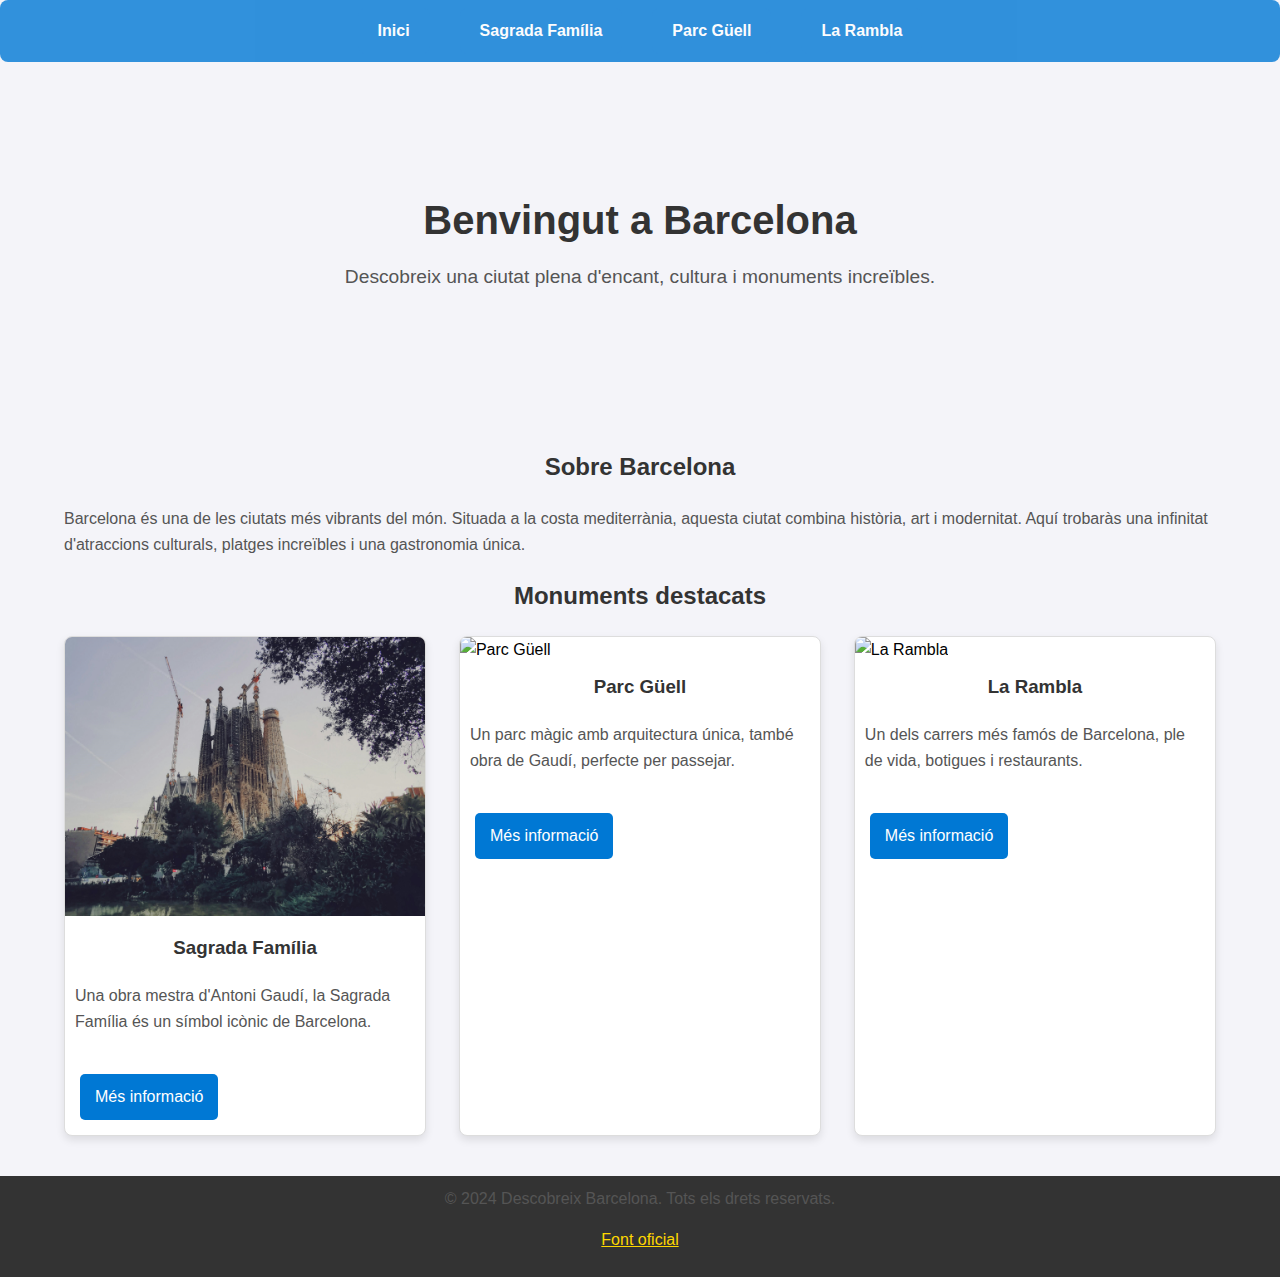
==== exercici pagina barcelona/web-lm/index.html @ ca7518e6 "pagina barcelona" ====
<!DOCTYPE html>
<html lang="ca">
<head>
    <meta charset="UTF-8">
    <meta name="viewport" content="width=device-width, initial-scale=1.0">
    <title>Descobreix Barcelona</title>
    <link rel="stylesheet" href="styles.css">
</head>
<body>
    <!-- Menú de navegació -->
    <nav>
        <ul>
            <li><a href="index.html">Inici</a></li>
            <li><a href="sagrada-familia.html">Sagrada Família</a></li>
            <li><a href="parc-guell.html">Parc Güell</a></li>
            <li><a href="la-rambla.html">La Rambla</a></li>
        </ul>
    </nav>

    <!-- Hero (Imatge i títol principal) -->
    <div class="hero">
        <h1>Benvingut a Barcelona</h1>
        <p>Descobreix una ciutat plena d'encant, cultura i monuments increïbles.</p>
    </div>

    <!-- Contingut principal -->
    <div class="container">
        <h2>Sobre Barcelona</h2>
        <p>Barcelona és una de les ciutats més vibrants del món. Situada a la costa mediterrània, aquesta ciutat combina història, art i modernitat. Aquí trobaràs una infinitat d'atraccions culturals, platges increïbles i una gastronomia única.</p>
        
        <h2>Monuments destacats</h2>
        <div class="flex-container">
            <!-- Targeta 1 -->
            <div class="card">
                <img src="images/Sf_miniatura.jpg" alt="Sagrada Família">
                <h3>Sagrada Família</h3>
                <p>Una obra mestra d'Antoni Gaudí, la Sagrada Família és un símbol icònic de Barcelona.</p>
                <a href="sagrada-familia.html" class="button">Més informació</a>
            </div>

            <!-- Targeta 2 -->
            <div class="card">
                <img src="images/parc-guell.jpg" alt="Parc Güell">
                <h3>Parc Güell</h3>
                <p>Un parc màgic amb arquitectura única, també obra de Gaudí, perfecte per passejar.</p>
                <a href="parc-guell.html" class="button">Més informació</a>
            </div>

            <!-- Targeta 3 -->
            <div class="card">
                <img src="images/la-rambla.jpg" alt="La Rambla">
                <h3>La Rambla</h3>
                <p>Un dels carrers més famós de Barcelona, ple de vida, botigues i restaurants.</p>
                <a href="la-rambla.html" class="button">Més informació</a>
            </div>
        </div>
    </div>

    <!-- Peu de pàgina -->
    <footer>
        <p>&copy; 2024 Descobreix Barcelona. Tots els drets reservats.</p>
        <p><a href="https://www.barcelona.cat" target="_blank" style="color: #ffd700;">Font oficial</a></p>
    </footer>
</body>
</html>
---- exercici pagina barcelona/web-lm/styles.css ----
/* Estils globals */
body {
    font-family: 'Arial', sans-serif;
    margin: 0;
    padding: 0;
    box-sizing: border-box;
    line-height: 1.6;
    background-color: #f4f4f9; /* Color de fons */
}

h1, h2, h3 {
    color: #333; /* Color del text dels títols */
    text-align: center;
}

p {
    margin: 0 0 15px;
    color: #555;
}

/* Contenidor principal per centrar el contingut */
.container {
    width: 90%;
    max-width: 1200px;
    margin: 0 auto;
    padding: 20px;
}

/* Estils del menú de navegació */
nav {
    opacity: 0.8;
    background: #0078d4; /* Blau del menú */
    color: white;
    padding: 8px 0;
    display: flex;
    justify-content: center;
    align-items: center;
    gap: 15px;
    border-radius: 8px;
    
}

nav ul {
    list-style: none;
    display: flex;
    justify-content: center; /* Centrar els elements del menú */
    padding: 0;
    margin: 0;
}

nav ul li {
    margin: 0 15px;
}


nav ul li a {
    display: inline-block;
    background: #0078d4; /* Color de fondo */
    color: white; /* Color del texto */
    padding: 10px 20px; /* Espacio interno */
    text-decoration: none; /* Eliminar subrayado */
    border-radius: 8px; /* Bordes redondeados */
    transition: background 0.3s, transform 0.3s; /* Transición de color y animación */
    font-weight: bold; /* Opcional: hacer el texto negrita */

}

nav ul li a.button {
    display: inline-block;
    background: #0078d4; /* Color de fondo */
    color: white; /* Color del texto */
    padding: 10px 15px;
    text-decoration: none; /* Elimina el subrayado por defecto */
    border-radius: 5px; /* Bordes redondeados */
    text-align: center;
    transition: background 0.3s; /* Efecto de transición */
    margin: 0 5px; /* Espaciado entre botones */
}


nav ul li a:hover {
    color: grey; /* Color daurat quan passem el cursor */
}

/* Estils per al peu de pàgina */
footer {
    background: #333;
    color: white;
    text-align: center;
    padding: 10px 0;
    margin-top: 20px;
}

/* Estils de la pàgina d'inici */
.hero {
    background-image: url('../images/barcelona.jpg'); /* Canviar per la ruta real */
    background-size: cover;
    background-position: center;
    color: white;
    padding: 100px 20px;
    text-align: center;
}

.hero h1 {
    font-size: 2.5rem;
    margin-bottom: 10px;
}

.hero p {
    font-size: 1.2rem;
}

/* Contenidor amb Flexbox */
.flex-container {
    display: flex;
    justify-content: space-between;
    flex-wrap: wrap; /* Per assegurar que els elements s'ajustin */
    gap: 20px;
}

/* Estils per a les cartes de monuments */
.card {
    background: white;
    border: 1px solid #ddd;
    border-radius: 8px;
    box-shadow: 0 4px 8px rgba(0, 0, 0, 0.1);
    width: calc(33% - 20px); /* Ample automàtic segons 3 columnes */
    overflow: hidden;
    transition: transform 0.3s;
}

.card img {
    width: 100%;
    height: auto;
}

.card h3 {
    padding: 10px;
    margin: 0;
}

.card p {
    padding: 10px;
}

.card:hover {
    transform: scale(1.05); /* Efecte de zoom */
}

/* Botó estilitzat */
.button {
    display: inline-block;
    background: #0078d4;
    color: white;
    padding: 10px 15px;
    text-decoration: none;
    border-radius: 5px;
    text-align: center;
    transition: background 0.3s;
    margin: 15px;
}

.button:hover {
    background: #0056a3;
}

/* Responsivitat */
@media (max-width: 768px) {
    .card {
        width: calc(50% - 20px); /* 2 columnes a pantalles mitjanes */
    }
}

@media (max-width: 480px) {
    .card {
        width: 100%; /* 1 columna a pantalles petites */
    }

    nav ul {
        flex-direction: column;
        align-items: center;
    }

    nav ul li {
        margin: 10px 0;
    }
}
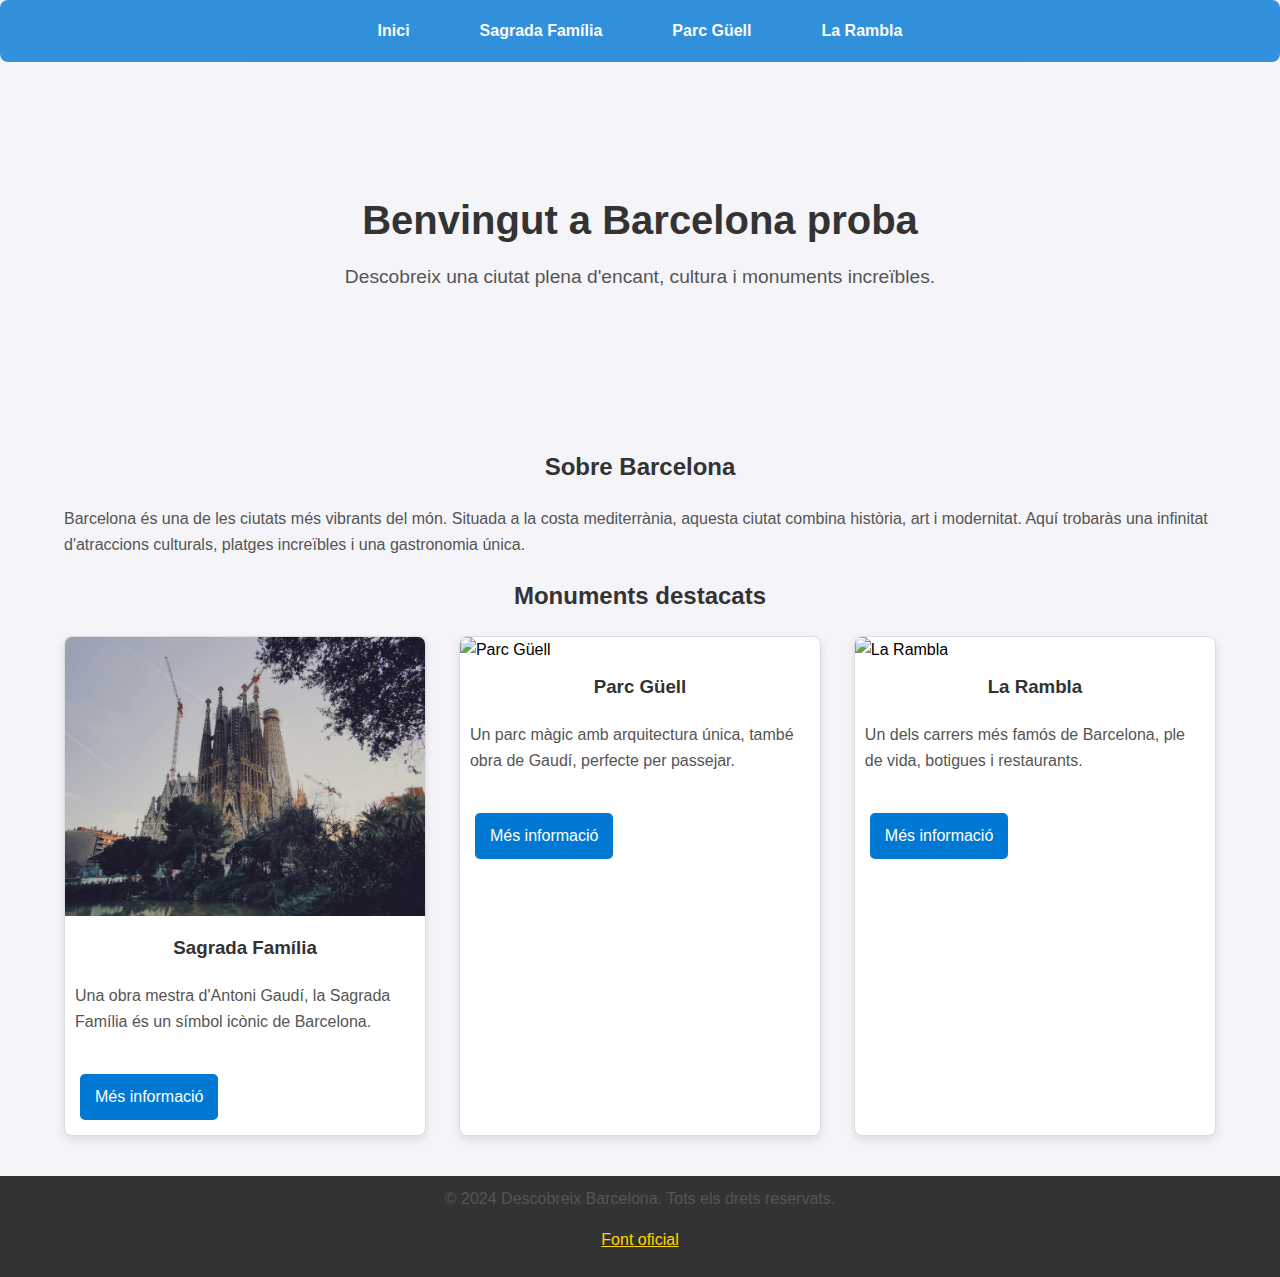
==== commit 501c1d8d: "prueba" ====
--- a/exercici pagina barcelona/web-lm/index.html
+++ b/exercici pagina barcelona/web-lm/index.html
@@ -19,7 +19,7 @@
 
     <!-- Hero (Imatge i títol principal) -->
     <div class="hero">
-        <h1>Benvingut a Barcelona</h1>
+        <h1>Benvingut a Barcelona proba</h1>
         <p>Descobreix una ciutat plena d'encant, cultura i monuments increïbles.</p>
     </div>
 
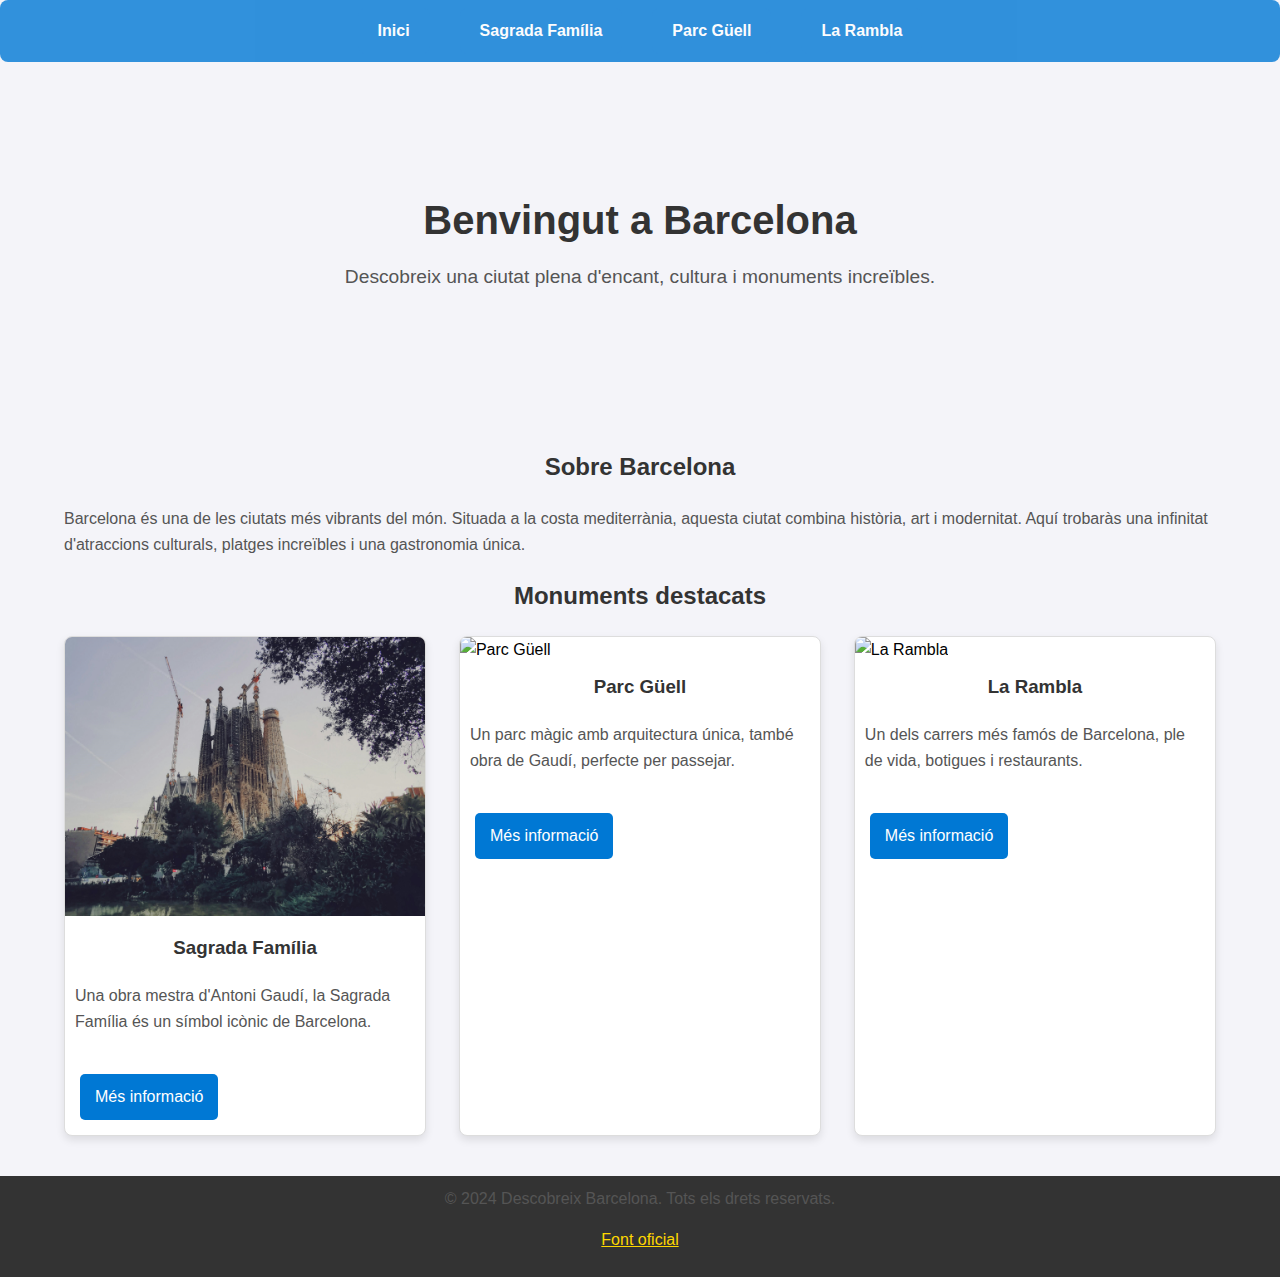
==== commit 09c6f9ed: "proba2" ====
--- a/exercici pagina barcelona/web-lm/index.html
+++ b/exercici pagina barcelona/web-lm/index.html
@@ -19,7 +19,7 @@
 
     <!-- Hero (Imatge i títol principal) -->
     <div class="hero">
-        <h1>Benvingut a Barcelona proba</h1>
+        <h1>Benvingut a Barcelona</h1>
         <p>Descobreix una ciutat plena d'encant, cultura i monuments increïbles.</p>
     </div>
 
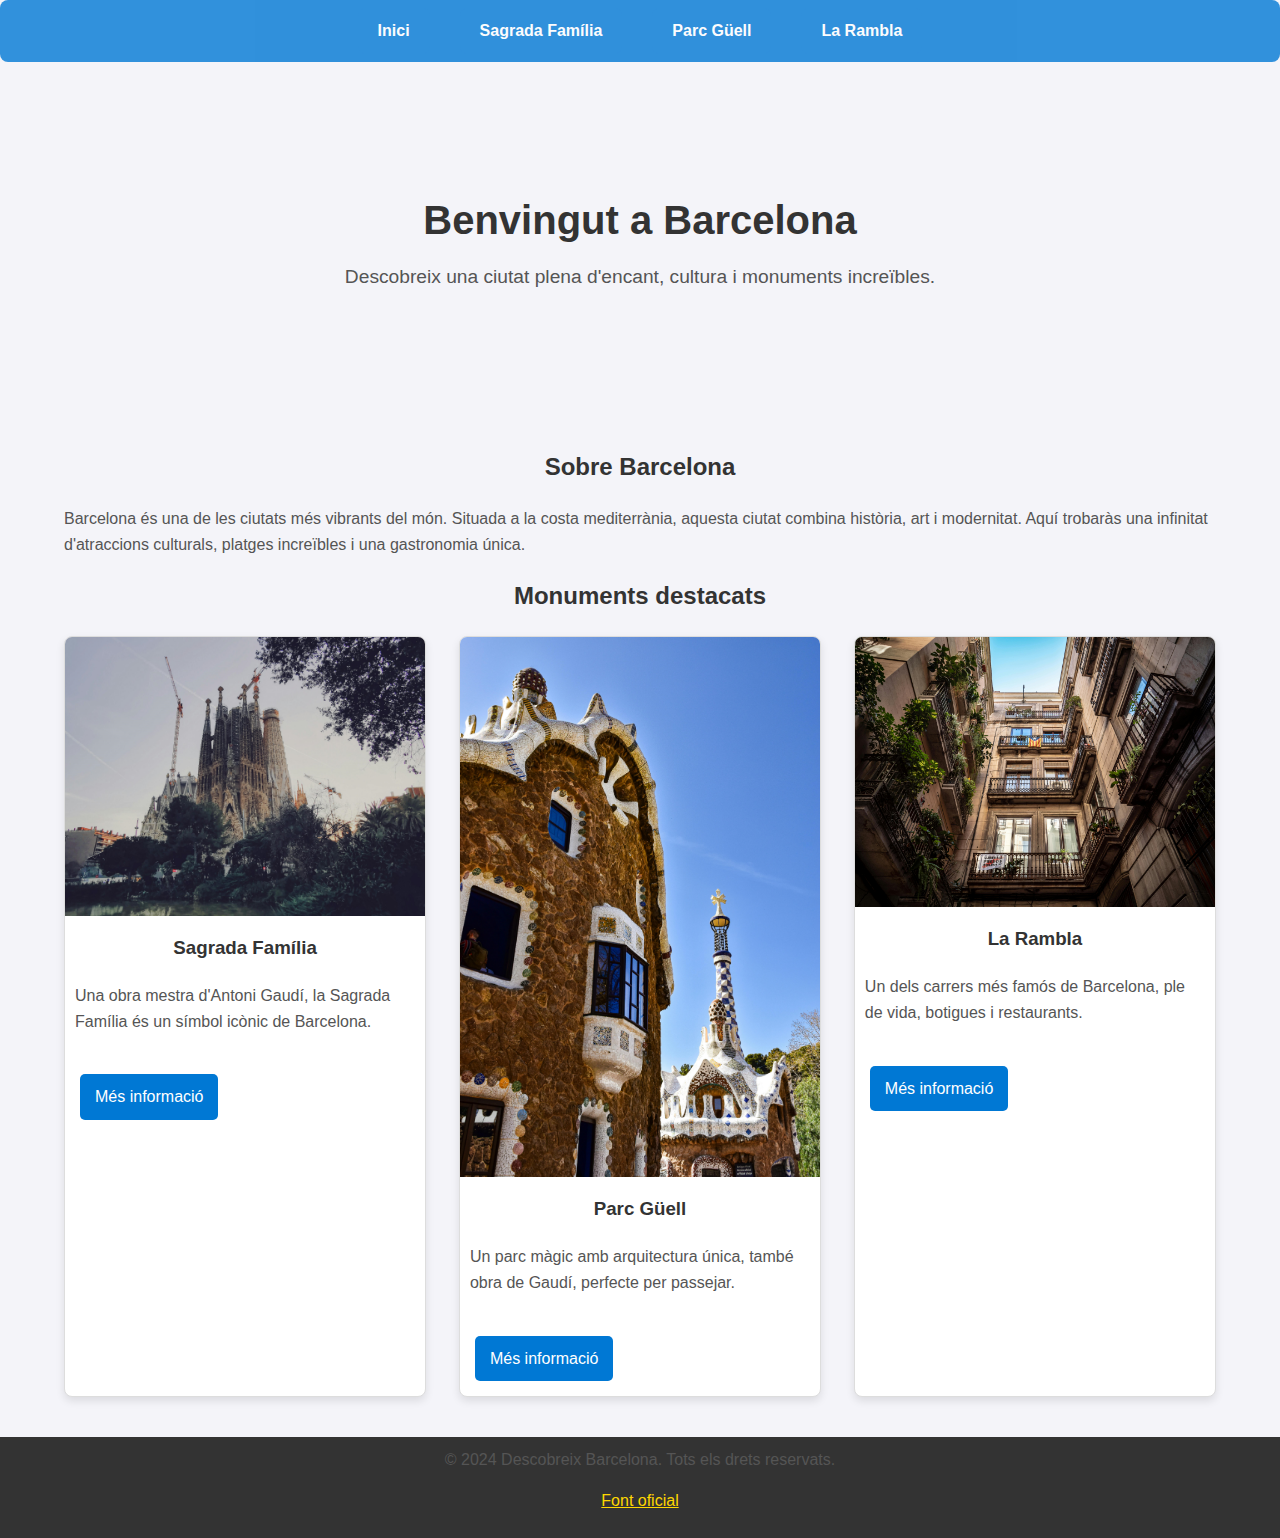
==== commit a5cac3f7: "1" ====
--- a/exercici pagina barcelona/web-lm/index.html
+++ b/exercici pagina barcelona/web-lm/index.html
@@ -40,7 +40,7 @@
 
             <!-- Targeta 2 -->
             <div class="card">
-                <img src="images/parc-guell.jpg" alt="Parc Güell">
+                <img src="images/PG_miniatura.jpg" alt="Parc Güell">
                 <h3>Parc Güell</h3>
                 <p>Un parc màgic amb arquitectura única, també obra de Gaudí, perfecte per passejar.</p>
                 <a href="parc-guell.html" class="button">Més informació</a>
@@ -48,7 +48,7 @@
 
             <!-- Targeta 3 -->
             <div class="card">
-                <img src="images/la-rambla.jpg" alt="La Rambla">
+                <img src="images/LR_miniatura.jpg" alt="La Rambla">
                 <h3>La Rambla</h3>
                 <p>Un dels carrers més famós de Barcelona, ple de vida, botigues i restaurants.</p>
                 <a href="la-rambla.html" class="button">Més informació</a>
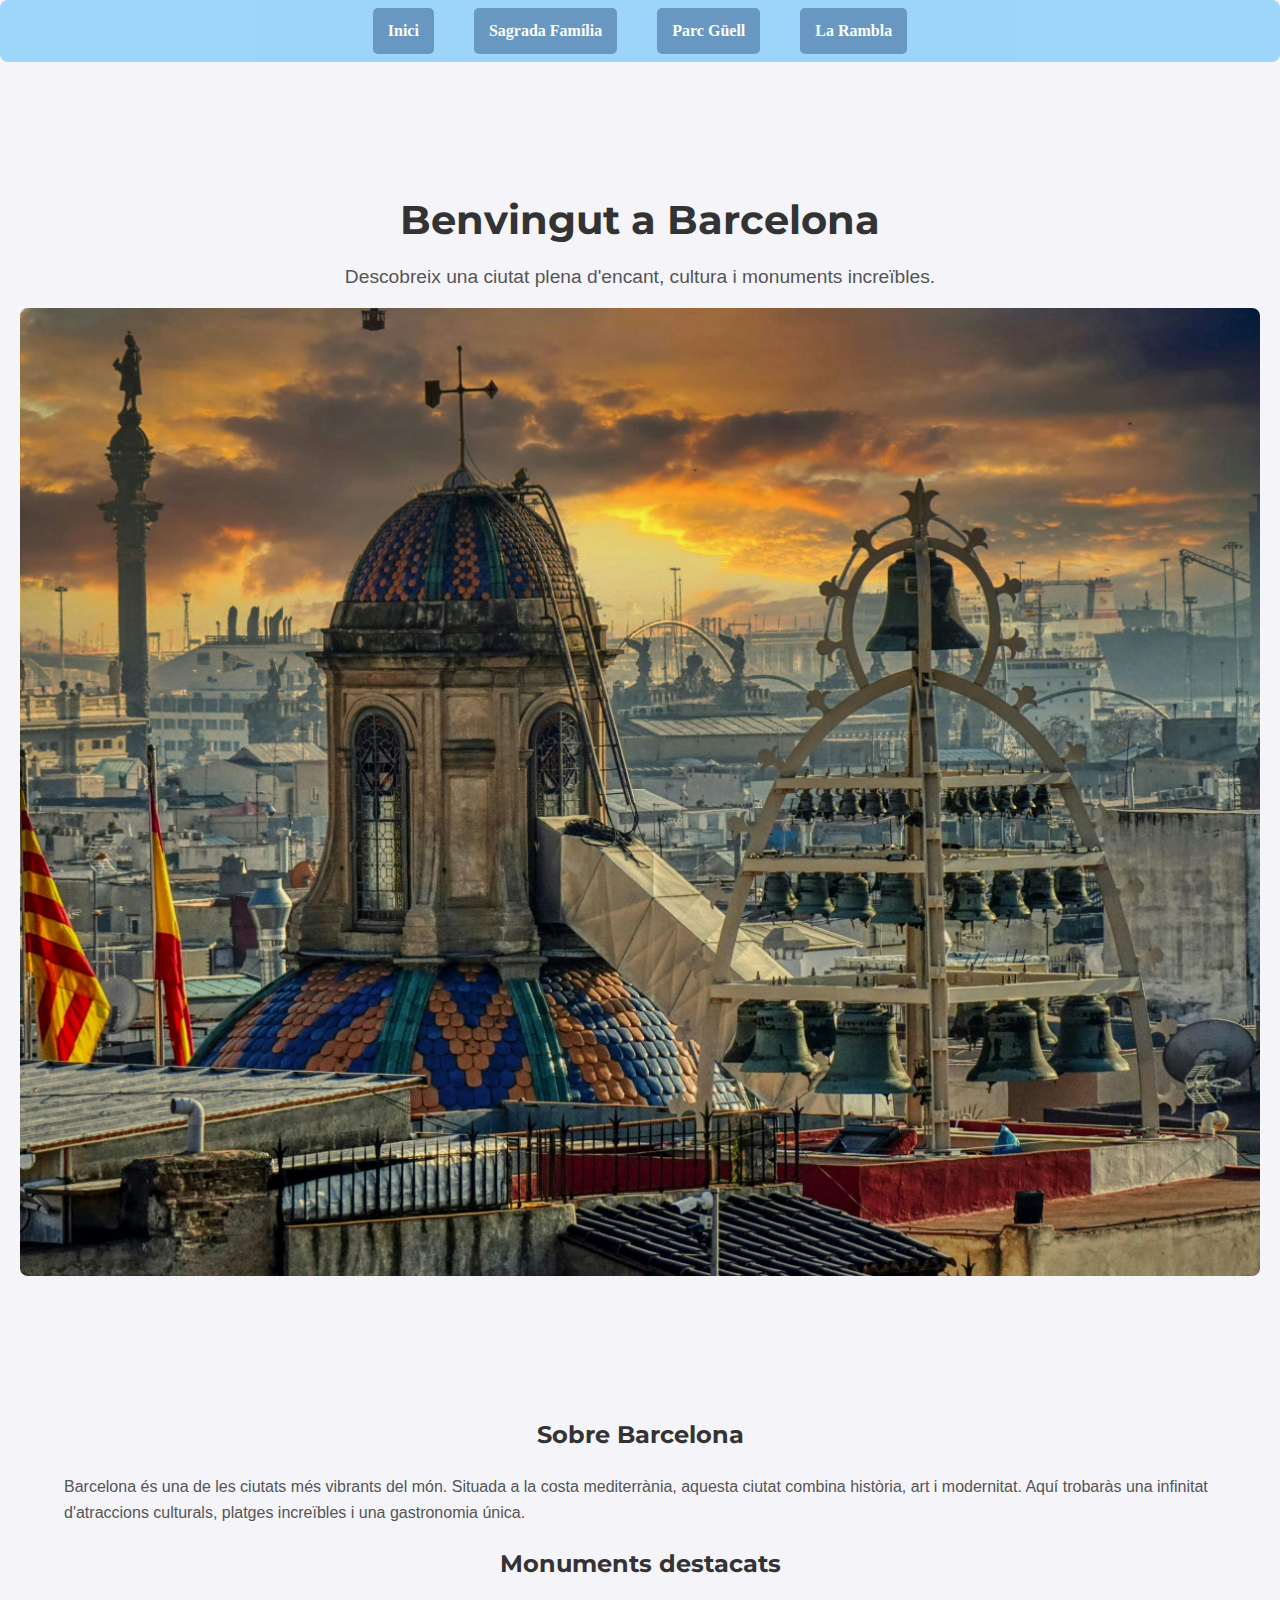
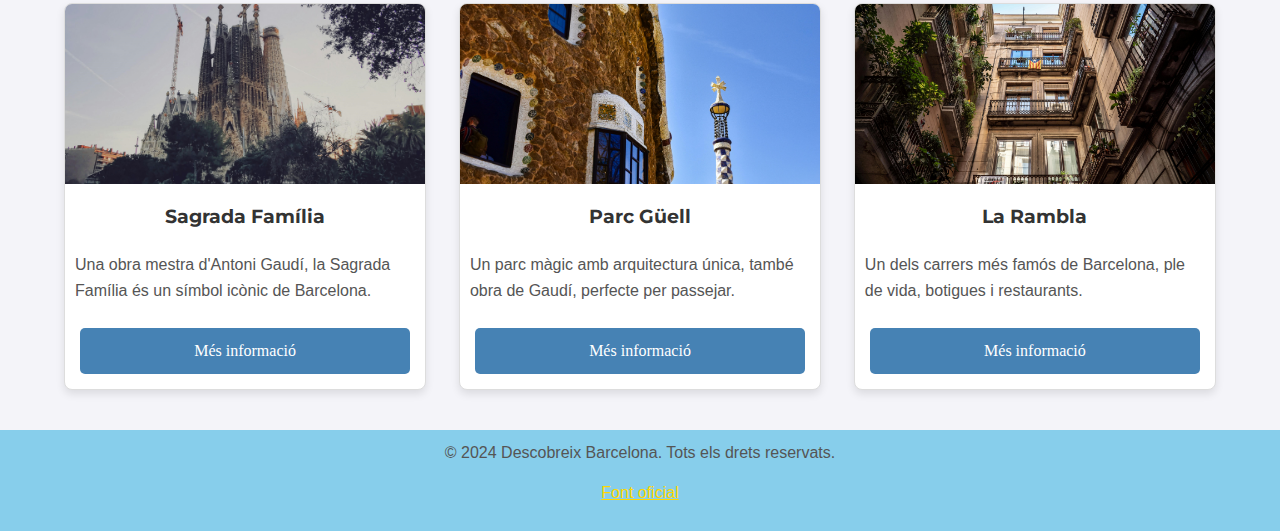
==== commit 78e6bf5b: "fet" ====
--- a/exercici pagina barcelona/web-lm/index.html
+++ b/exercici pagina barcelona/web-lm/index.html
@@ -4,16 +4,17 @@
     <meta charset="UTF-8">
     <meta name="viewport" content="width=device-width, initial-scale=1.0">
     <title>Descobreix Barcelona</title>
+    <link href="https://fonts.googleapis.com/css2?family=Montserrat&display=swap" rel="stylesheet"> 
     <link rel="stylesheet" href="styles.css">
 </head>
 <body>
     <!-- Menú de navegació -->
     <nav>
         <ul>
-            <li><a href="index.html">Inici</a></li>
-            <li><a href="sagrada-familia.html">Sagrada Família</a></li>
-            <li><a href="parc-guell.html">Parc Güell</a></li>
-            <li><a href="la-rambla.html">La Rambla</a></li>
+            <li><a href="index.html" class="button">Inici</a></li>
+            <li><a href="sagrada-familia.html" class="button">Sagrada Família</a></li>
+            <li><a href="parc-guell.html" class="button">Parc Güell</a></li>
+            <li><a href="la-rambla.html" class="button">La Rambla</a></li>
         </ul>
     </nav>
 
@@ -21,6 +22,7 @@
     <div class="hero">
         <h1>Benvingut a Barcelona</h1>
         <p>Descobreix una ciutat plena d'encant, cultura i monuments increïbles.</p>
+        <img src="images/portada.jpg" alt="Sagrada Família">
     </div>
 
     <!-- Contingut principal -->
--- a/exercici pagina barcelona/web-lm/styles.css
+++ b/exercici pagina barcelona/web-lm/styles.css
@@ -11,7 +11,10 @@
 h1, h2, h3 {
     color: #333; /* Color del text dels títols */
     text-align: center;
-}
+    font-family: 'Montserrat', sans-serif;
+}
+
+
 
 p {
     margin: 0 0 15px;
@@ -29,7 +32,7 @@
 /* Estils del menú de navegació */
 nav {
     opacity: 0.8;
-    background: #0078d4; /* Blau del menú */
+    background: lightskyblue; /* Blau del menú */
     color: white;
     padding: 8px 0;
     display: flex;
@@ -55,7 +58,7 @@
 
 nav ul li a {
     display: inline-block;
-    background: #0078d4; /* Color de fondo */
+    background: steelblue; /* Color de fondo */
     color: white; /* Color del texto */
     padding: 10px 20px; /* Espacio interno */
     text-decoration: none; /* Eliminar subrayado */
@@ -67,14 +70,14 @@
 
 nav ul li a.button {
     display: inline-block;
-    background: #0078d4; /* Color de fondo */
-    color: white; /* Color del texto */
+    background: steelblue; 
+    color: white; 
     padding: 10px 15px;
-    text-decoration: none; /* Elimina el subrayado por defecto */
-    border-radius: 5px; /* Bordes redondeados */
-    text-align: center;
-    transition: background 0.3s; /* Efecto de transición */
-    margin: 0 5px; /* Espaciado entre botones */
+    text-decoration: none; 
+    border-radius: 5px; 
+    text-align: center;
+    transition: background 0.3s; 
+    margin: 0 5px; 
 }
 
 
@@ -84,7 +87,7 @@
 
 /* Estils per al peu de pàgina */
 footer {
-    background: #333;
+    background: skyblue;
     color: white;
     text-align: center;
     padding: 10px 0;
@@ -104,6 +107,7 @@
 .hero h1 {
     font-size: 2.5rem;
     margin-bottom: 10px;
+    font-family: 'Montserrat', sans-serif;
 }
 
 .hero p {
@@ -125,13 +129,15 @@
     border-radius: 8px;
     box-shadow: 0 4px 8px rgba(0, 0, 0, 0.1);
     width: calc(33% - 20px); /* Ample automàtic segons 3 columnes */
+
     overflow: hidden;
     transition: transform 0.3s;
 }
 
 .card img {
     width: 100%;
-    height: auto;
+    height: 180px; /* Tamaño fijo para las imágenes */
+    object-fit: cover; /* Ajusta la imagen para que no se deforme */
 }
 
 .card h3 {
@@ -149,8 +155,8 @@
 
 /* Botó estilitzat */
 .button {
-    display: inline-block;
-    background: #0078d4;
+    display: block;
+    background: steelblue;
     color: white;
     padding: 10px 15px;
     text-decoration: none;
@@ -158,6 +164,7 @@
     text-align: center;
     transition: background 0.3s;
     margin: 15px;
+    font-family: 'Playfair Display', serif;
 }
 
 .button:hover {
@@ -185,3 +192,14 @@
         margin: 10px 0;
     }
 }
+
+.hero img {
+    max-width: 100%; 
+    height: auto; 
+    display: block; 
+    margin: 0 auto; 
+    border-radius: 8px; 
+    
+}
+
+
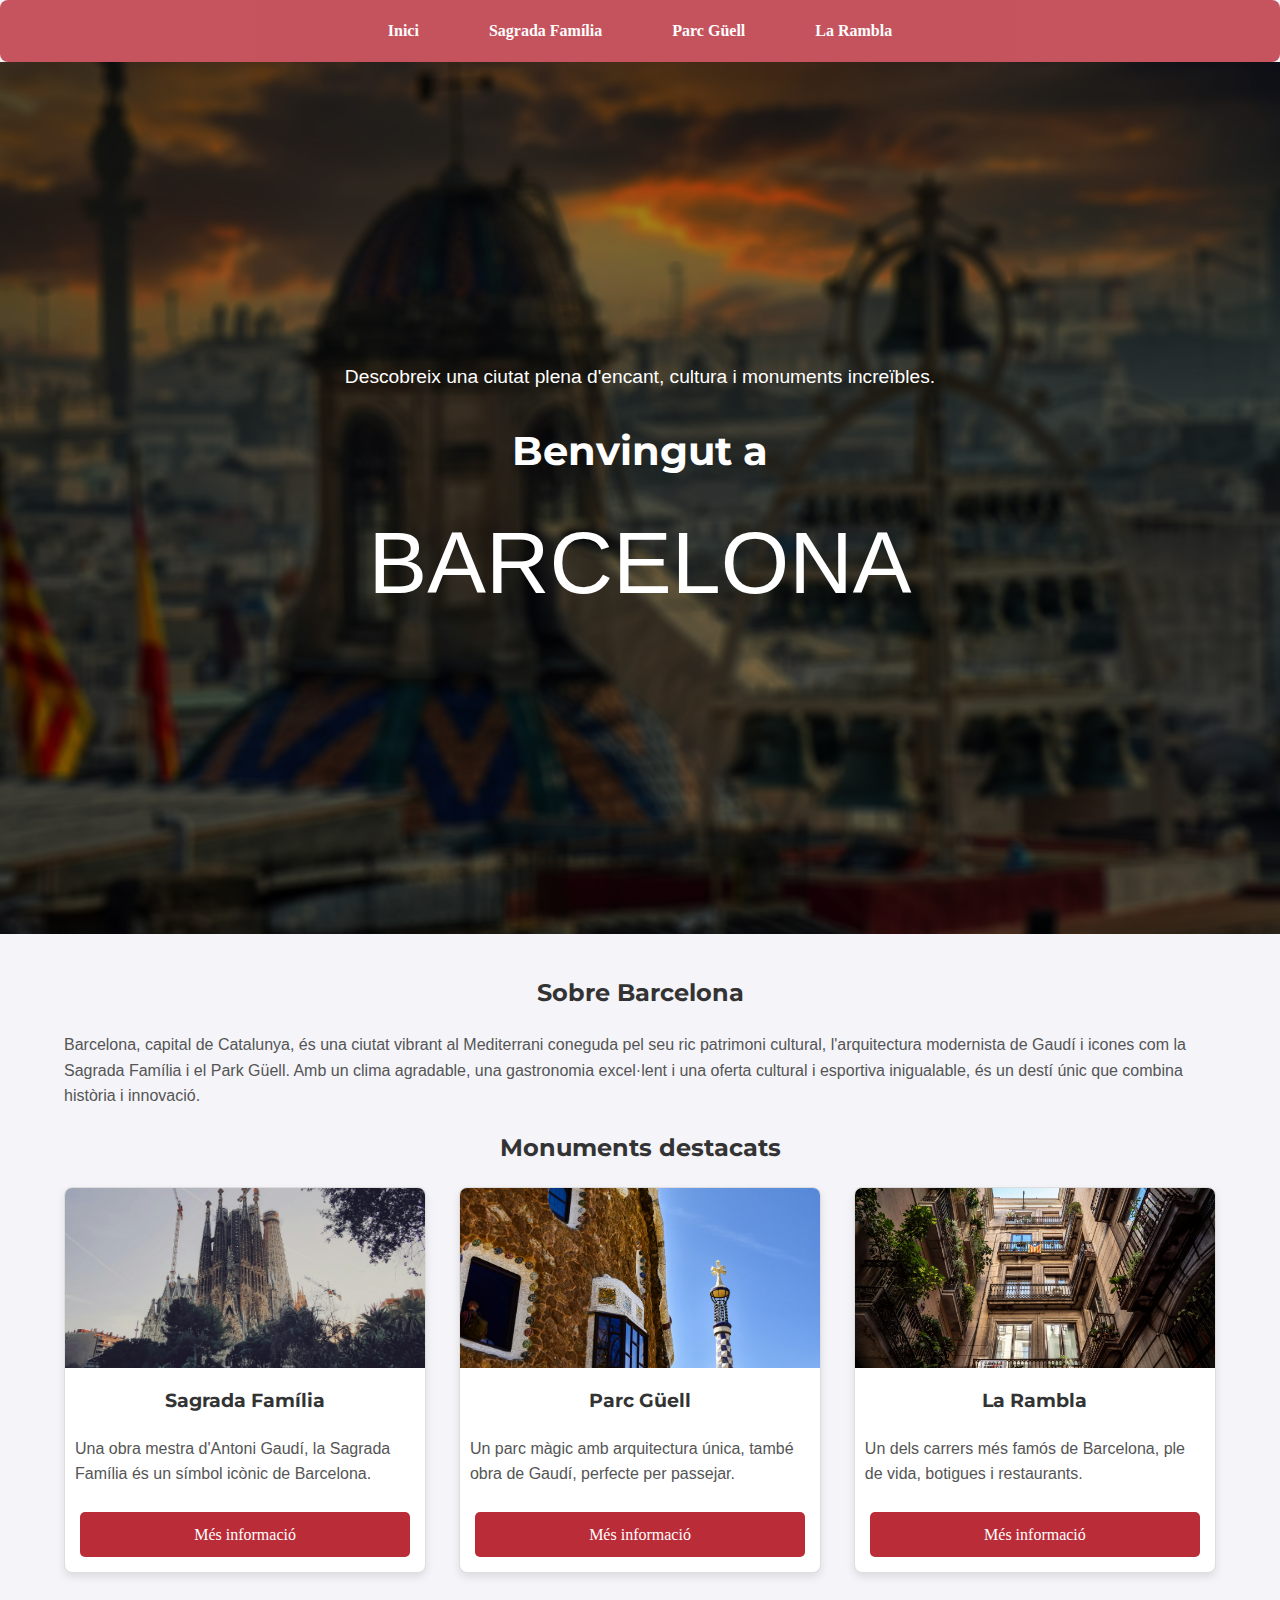
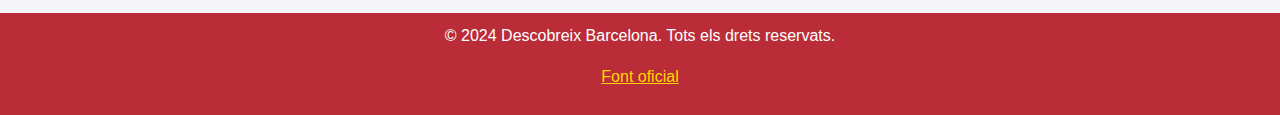
==== commit 91fd2ce5: "cambios" ====
--- a/exercici pagina barcelona/web-lm/index.html
+++ b/exercici pagina barcelona/web-lm/index.html
@@ -20,15 +20,17 @@
 
     <!-- Hero (Imatge i títol principal) -->
     <div class="hero">
-        <h1>Benvingut a Barcelona</h1>
         <p>Descobreix una ciutat plena d'encant, cultura i monuments increïbles.</p>
-        <img src="images/portada.jpg" alt="Sagrada Família">
+        <h1>Benvingut a </h1>
+        <p1>Barcelona</p1>
+        
+        
     </div>
 
     <!-- Contingut principal -->
     <div class="container">
         <h2>Sobre Barcelona</h2>
-        <p>Barcelona és una de les ciutats més vibrants del món. Situada a la costa mediterrània, aquesta ciutat combina història, art i modernitat. Aquí trobaràs una infinitat d'atraccions culturals, platges increïbles i una gastronomia única.</p>
+        <p>Barcelona, capital de Catalunya, és una ciutat vibrant al Mediterrani coneguda pel seu ric patrimoni cultural, l'arquitectura modernista de Gaudí i icones com la Sagrada Família i el Park Güell. Amb un clima agradable, una gastronomia excel·lent i una oferta cultural i esportiva inigualable, és un destí únic que combina història i innovació.</p>
         
         <h2>Monuments destacats</h2>
         <div class="flex-container">
--- a/exercici pagina barcelona/web-lm/styles.css
+++ b/exercici pagina barcelona/web-lm/styles.css
@@ -32,7 +32,7 @@
 /* Estils del menú de navegació */
 nav {
     opacity: 0.8;
-    background: lightskyblue; /* Blau del menú */
+    background: #ba2c37; /* Blau del menú */
     color: white;
     padding: 8px 0;
     display: flex;
@@ -58,7 +58,7 @@
 
 nav ul li a {
     display: inline-block;
-    background: steelblue; /* Color de fondo */
+    background: #ba2c37; /* Color de fondo */
     color: white; /* Color del texto */
     padding: 10px 20px; /* Espacio interno */
     text-decoration: none; /* Eliminar subrayado */
@@ -70,7 +70,7 @@
 
 nav ul li a.button {
     display: inline-block;
-    background: steelblue; 
+    background: #ba2c37; 
     color: white; 
     padding: 10px 15px;
     text-decoration: none; 
@@ -87,31 +87,48 @@
 
 /* Estils per al peu de pàgina */
 footer {
-    background: skyblue;
+    background: #ba2c37;
     color: white;
     text-align: center;
     padding: 10px 0;
     margin-top: 20px;
 }
 
+footer p {
+color: white;
+}
+
+
 /* Estils de la pàgina d'inici */
 .hero {
-    background-image: url('../images/barcelona.jpg'); /* Canviar per la ruta real */
+    background-image: url('images/portada_fondo.jpg'); /* Canviar per la ruta real */
     background-size: cover;
     background-position: center;
     color: white;
-    padding: 100px 20px;
-    text-align: center;
-}
+    padding: 300px 20px;
+    text-align: center;
+    background-repeat: no-repeat; /* Evita que la imagen se repita */
+}
+
+
 
 .hero h1 {
     font-size: 2.5rem;
     margin-bottom: 10px;
     font-family: 'Montserrat', sans-serif;
+    color: white;
 }
 
 .hero p {
     font-size: 1.2rem;
+    color: white;
+}
+
+.hero p1 {
+    font-size: 5.5rem;
+    text-transform: uppercase;
+    align-items: flex-end;
+
 }
 
 /* Contenidor amb Flexbox */
@@ -156,7 +173,7 @@
 /* Botó estilitzat */
 .button {
     display: block;
-    background: steelblue;
+    background: #ba2c37;
     color: white;
     padding: 10px 15px;
     text-decoration: none;
@@ -168,7 +185,7 @@
 }
 
 .button:hover {
-    background: #0056a3;
+    background: #ba2c37;
 }
 
 /* Responsivitat */
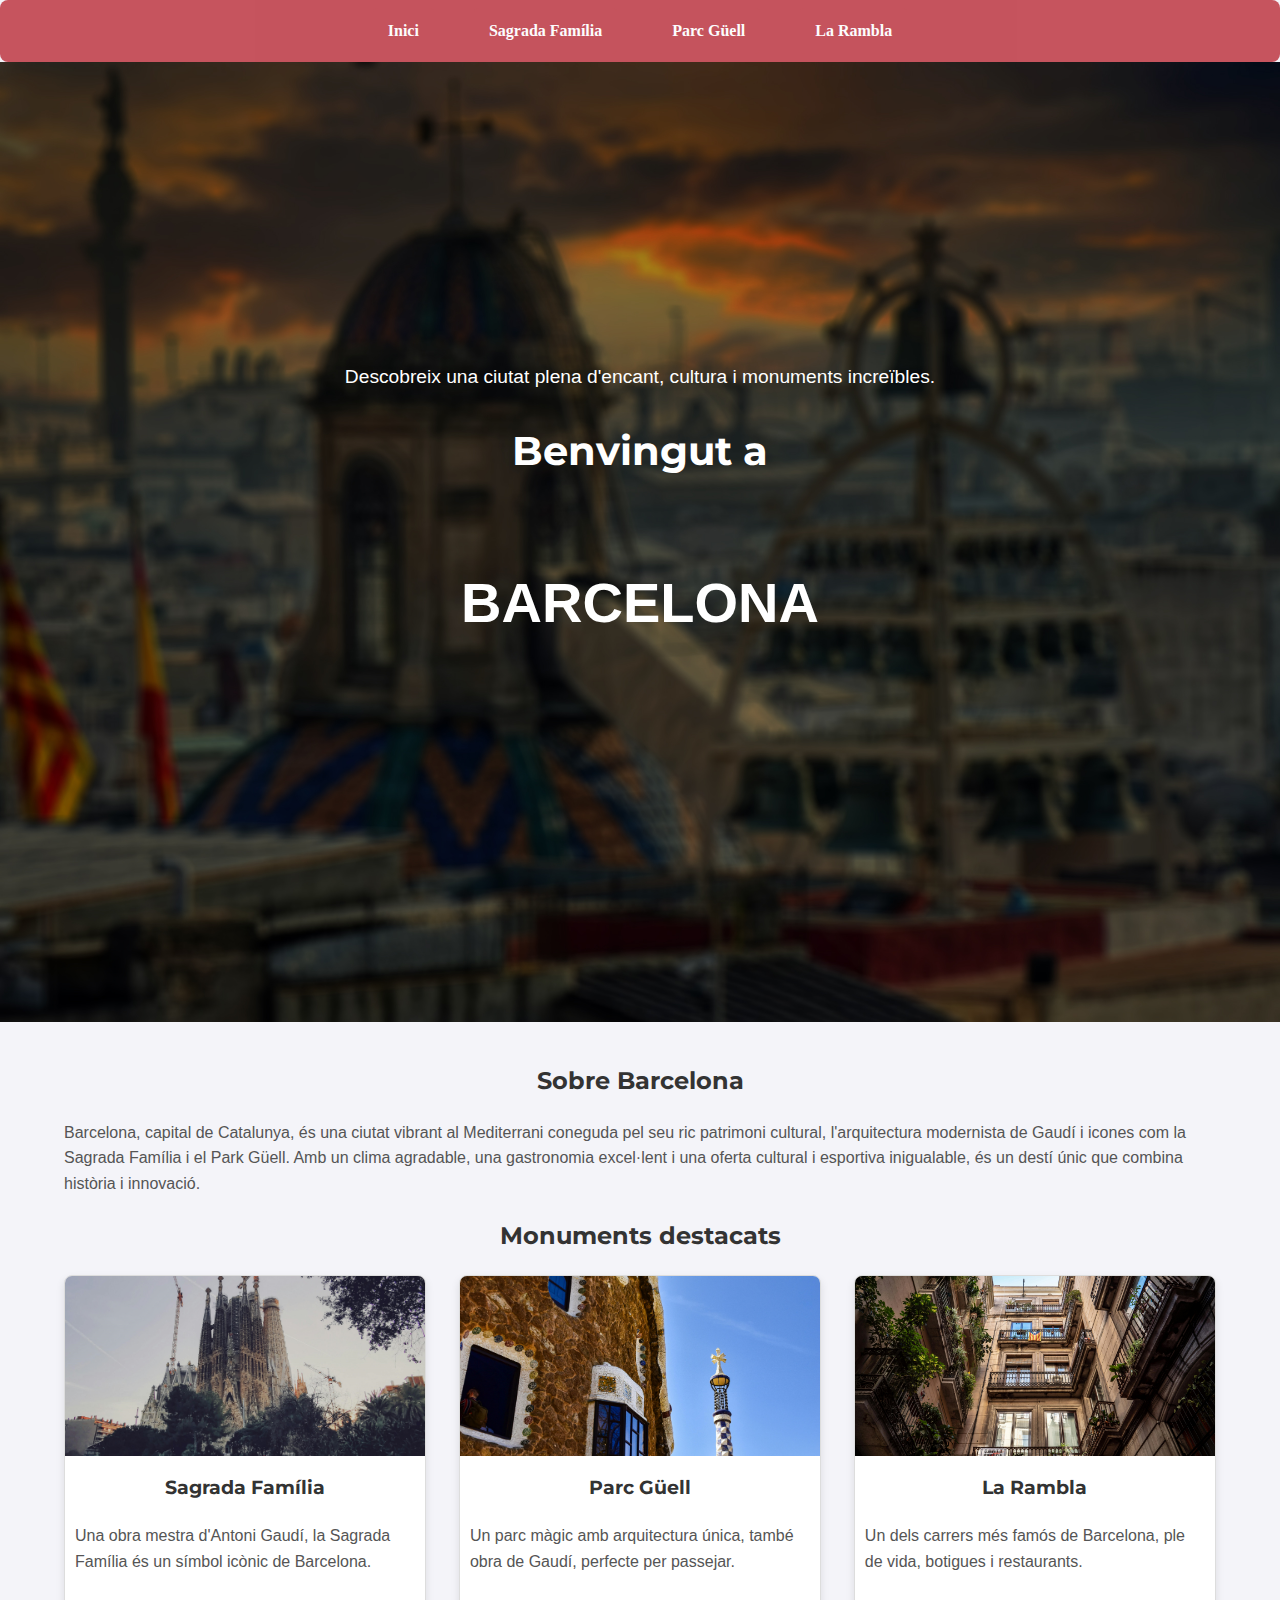
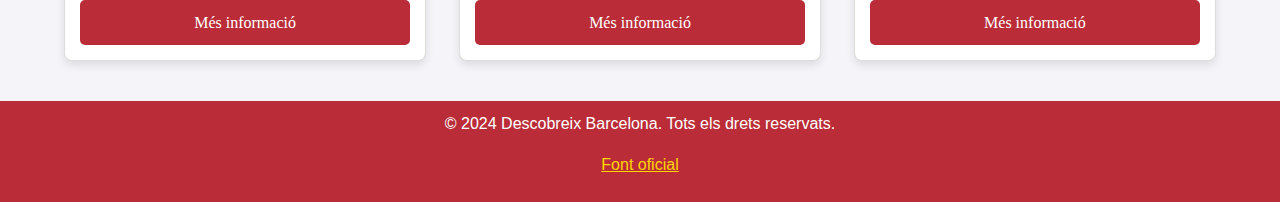
==== commit 033ed645: "1" ====
--- a/exercici pagina barcelona/web-lm/index.html
+++ b/exercici pagina barcelona/web-lm/index.html
@@ -22,7 +22,7 @@
     <div class="hero">
         <p>Descobreix una ciutat plena d'encant, cultura i monuments increïbles.</p>
         <h1>Benvingut a </h1>
-        <p1>Barcelona</p1>
+        <h4>Barcelona</h4>
         
         
     </div>
--- a/exercici pagina barcelona/web-lm/styles.css
+++ b/exercici pagina barcelona/web-lm/styles.css
@@ -14,7 +14,10 @@
     font-family: 'Montserrat', sans-serif;
 }
 
-
+.imatge_2 img{
+    width: 100%;
+
+}
 
 p {
     margin: 0 0 15px;
@@ -58,13 +61,13 @@
 
 nav ul li a {
     display: inline-block;
-    background: #ba2c37; /* Color de fondo */
-    color: white; /* Color del texto */
-    padding: 10px 20px; /* Espacio interno */
-    text-decoration: none; /* Eliminar subrayado */
-    border-radius: 8px; /* Bordes redondeados */
-    transition: background 0.3s, transform 0.3s; /* Transición de color y animación */
-    font-weight: bold; /* Opcional: hacer el texto negrita */
+    background: #ba2c37; 
+    color: white; 
+    padding: 10px 20px; 
+    text-decoration: none; 
+    border-radius: 8px; 
+    transition: background 0.3s, transform 0.3s; 
+    font-weight: bold; 
 
 }
 
@@ -101,13 +104,13 @@
 
 /* Estils de la pàgina d'inici */
 .hero {
-    background-image: url('images/portada_fondo.jpg'); /* Canviar per la ruta real */
+    background-image: url('images/portada_fondo.jpg'); 
     background-size: cover;
     background-position: center;
     color: white;
     padding: 300px 20px;
     text-align: center;
-    background-repeat: no-repeat; /* Evita que la imagen se repita */
+    background-repeat: no-repeat; 
 }
 
 
@@ -124,8 +127,8 @@
     color: white;
 }
 
-.hero p1 {
-    font-size: 5.5rem;
+.hero h4 {
+    font-size: 3.5rem;
     text-transform: uppercase;
     align-items: flex-end;
 
@@ -153,8 +156,8 @@
 
 .card img {
     width: 100%;
-    height: 180px; /* Tamaño fijo para las imágenes */
-    object-fit: cover; /* Ajusta la imagen para que no se deforme */
+    height: 180px; /* Tamaño fijo */
+    object-fit: cover; /* Ajusta la imagen  */
 }
 
 .card h3 {
